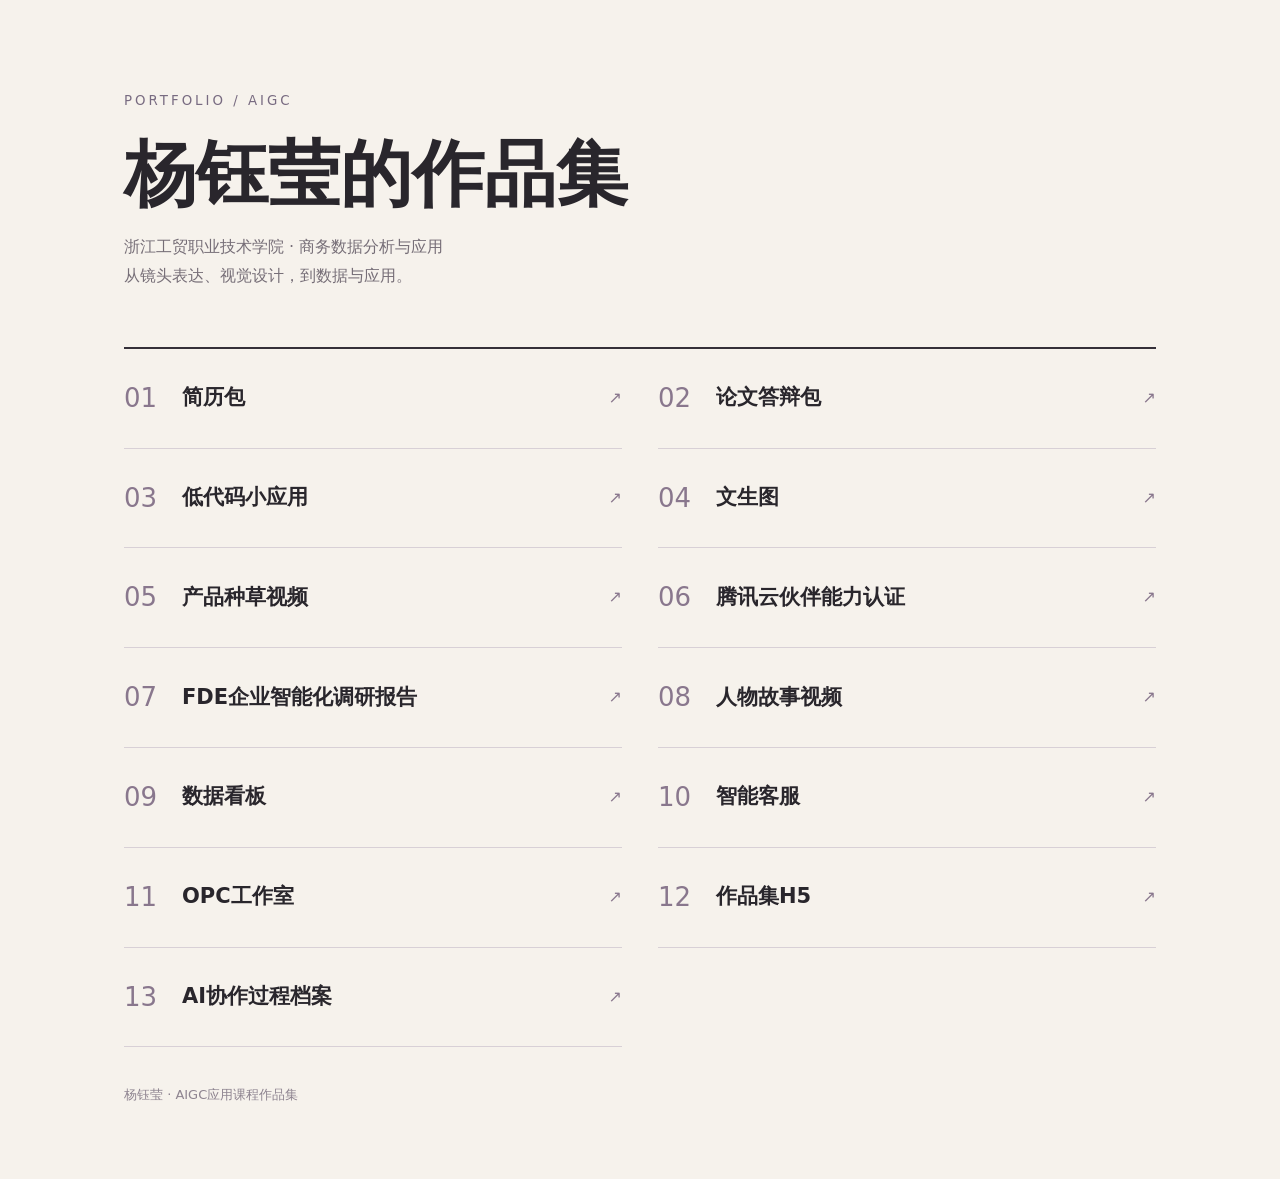
==== index.html @ ee47a450 "Publish first portfolio navigation" ====
<!doctype html><html lang="zh-CN"><meta charset="utf-8"><meta name="viewport" content="width=device-width,initial-scale=1"><title>杨钰莹 · 作品集</title><style>*{box-sizing:border-box}body{margin:0;background:#f6f2ec;color:#29262c;font:16px/1.8 system-ui,"Microsoft YaHei"}main{max-width:1080px;margin:auto;padding:36px 24px}header{padding:50px 0 40px;border-bottom:2px solid #353039}small{letter-spacing:3px;color:#786b81}h1{font-size:clamp(38px,7vw,72px);line-height:1.2;margin:16px 0}header p{color:#766e77}.list{display:grid;grid-template-columns:1fr 1fr;gap:0 36px}a.item{display:flex;align-items:center;gap:18px;padding:26px 0;border-bottom:1px solid #d8d0d6;text-decoration:none;color:inherit}.num{font-size:26px;color:#89778d;width:40px}.item b{font-size:21px}.item span:last-child{margin-left:auto;color:#89778d}.sub{color:#837b84;font-size:13px}.empty{min-height:65vh;padding-top:60px}button{font:inherit;padding:9px 20px;background:#43394c;color:white;border:0;cursor:pointer}footer{padding:36px 0;color:#8e8490;font-size:13px}@media(max-width:650px){.list{grid-template-columns:1fr}header{padding-top:20px}.item b{font-size:18px}}</style><main id="main"></main><script>const names=['简历包','论文答辩包','低代码小应用','文生图','产品种草视频','腾讯云伙伴能力认证','FDE企业智能化调研报告','人物故事视频','数据看板','智能客服','OPC工作室','作品集H5','AI协作过程档案'];const links={9:'https://hfddth.github.io/shujukanban/',11:'https://hfddth.github.io/opc-gongsi/'};const p=new URLSearchParams(location.search).get('project');const m=document.getElementById('main');if(p&&+p>=1&&+p<=13){let n=+p;m.innerHTML='<a href="index.html">← 返回作品目录</a><section class="empty"><small>PROJECT '+String(n).padStart(2,'0')+'</small><h1>'+names[n-1]+'</h1>'+(links[n]?'<a href="'+links[n]+'" target="_blank" rel="noopener"><button>打开作品 ↗</button></a>':n===12?'<a href="index.html"><button>浏览作品集</button></a>':'<p class="sub">作品位</p>')+'</section>'}else{m.innerHTML='<header><small>PORTFOLIO / AIGC</small><h1>杨钰莹的作品集</h1><p>浙江工贸职业技术学院 · 商务数据分析与应用<br>从镜头表达、视觉设计，到数据与应用。</p></header><section class="list">'+names.map((x,i)=>'<a class="item" href="?project='+(i+1)+'"><span class="num">'+String(i+1).padStart(2,'0')+'</span><b>'+x+'</b><span>↗</span></a>').join('')+'</section><footer>杨钰莹 · AIGC应用课程作品集</footer>'}</script></html>
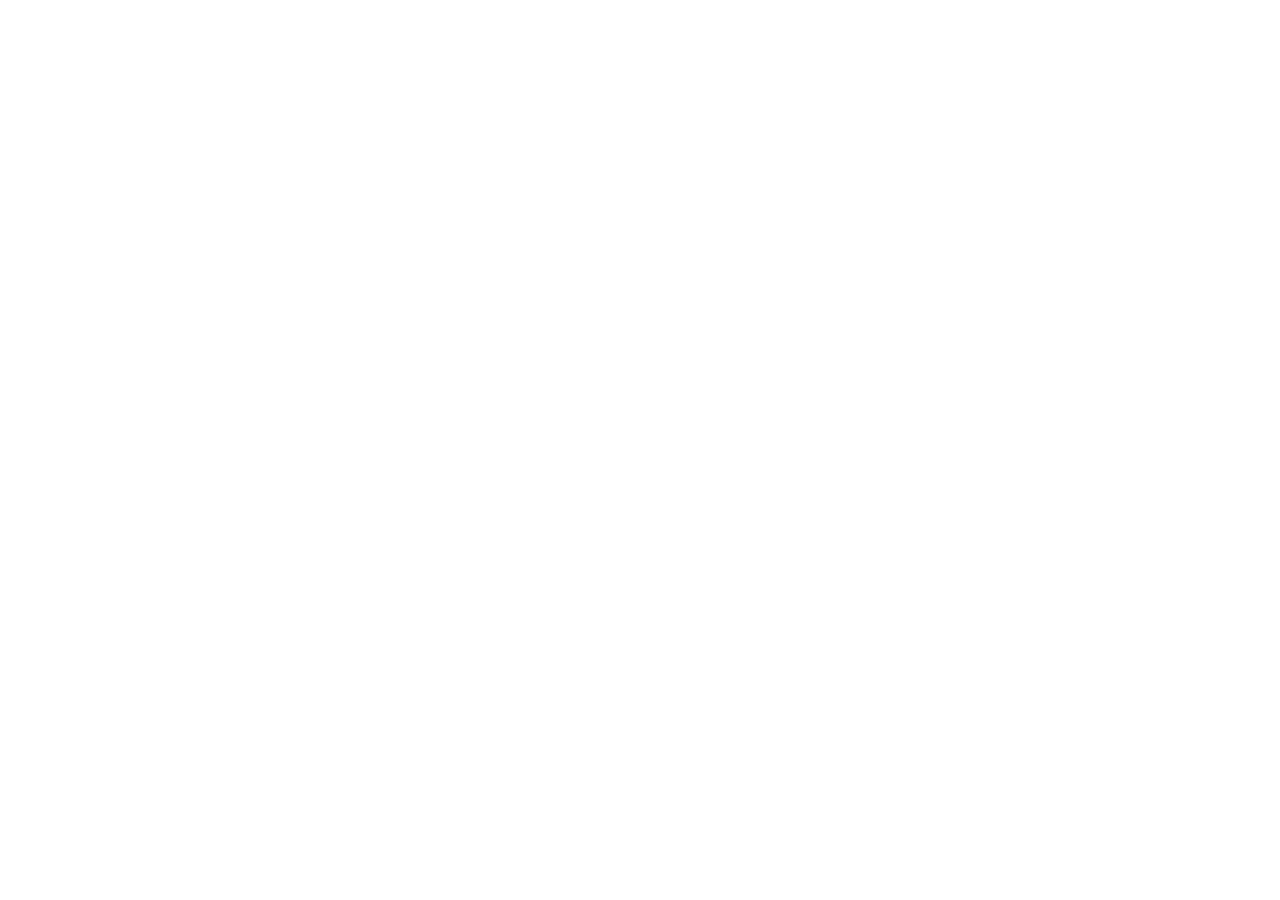
==== commit cbf97ed1: "Link repository landing page to live public portfolio [skip ci]" ====
--- a/index.html
+++ b/index.html
@@ -1 +1 @@
-<!doctype html><html lang="zh-CN"><meta charset="utf-8"><meta name="viewport" content="width=device-width,initial-scale=1"><title>杨钰莹 · 作品集</title><style>*{box-sizing:border-box}body{margin:0;background:#f6f2ec;color:#29262c;font:16px/1.8 system-ui,"Microsoft YaHei"}main{max-width:1080px;margin:auto;padding:36px 24px}header{padding:50px 0 40px;border-bottom:2px solid #353039}small{letter-spacing:3px;color:#786b81}h1{font-size:clamp(38px,7vw,72px);line-height:1.2;margin:16px 0}header p{color:#766e77}.list{display:grid;grid-template-columns:1fr 1fr;gap:0 36px}a.item{display:flex;align-items:center;gap:18px;padding:26px 0;border-bottom:1px solid #d8d0d6;text-decoration:none;color:inherit}.num{font-size:26px;color:#89778d;width:40px}.item b{font-size:21px}.item span:last-child{margin-left:auto;color:#89778d}.sub{color:#837b84;font-size:13px}.empty{min-height:65vh;padding-top:60px}button{font:inherit;padding:9px 20px;background:#43394c;color:white;border:0;cursor:pointer}footer{padding:36px 0;color:#8e8490;font-size:13px}@media(max-width:650px){.list{grid-template-columns:1fr}header{padding-top:20px}.item b{font-size:18px}}</style><main id="main"></main><script>const names=['简历包','论文答辩包','低代码小应用','文生图','产品种草视频','腾讯云伙伴能力认证','FDE企业智能化调研报告','人物故事视频','数据看板','智能客服','OPC工作室','作品集H5','AI协作过程档案'];const links={9:'https://hfddth.github.io/shujukanban/',11:'https://hfddth.github.io/opc-gongsi/'};const p=new URLSearchParams(location.search).get('project');const m=document.getElementById('main');if(p&&+p>=1&&+p<=13){let n=+p;m.innerHTML='<a href="index.html">← 返回作品目录</a><section class="empty"><small>PROJECT '+String(n).padStart(2,'0')+'</small><h1>'+names[n-1]+'</h1>'+(links[n]?'<a href="'+links[n]+'" target="_blank" rel="noopener"><button>打开作品 ↗</button></a>':n===12?'<a href="index.html"><button>浏览作品集</button></a>':'<p class="sub">作品位</p>')+'</section>'}else{m.innerHTML='<header><small>PORTFOLIO / AIGC</small><h1>杨钰莹的作品集</h1><p>浙江工贸职业技术学院 · 商务数据分析与应用<br>从镜头表达、视觉设计，到数据与应用。</p></header><section class="list">'+names.map((x,i)=>'<a class="item" href="?project='+(i+1)+'"><span class="num">'+String(i+1).padStart(2,'0')+'</span><b>'+x+'</b><span>↗</span></a>').join('')+'</section><footer>杨钰莹 · AIGC应用课程作品集</footer>'}</script></html>+<!doctype html><html lang="zh-CN"><meta charset="utf-8"><meta name="viewport" content="width=device-width,initial-scale=1"><title>杨钰莹作品集</title><meta http-equiv="refresh" content="0;url=https://hfddth.github.io/opc-gongsi/portfolio.html"><p><a href="https://hfddth.github.io/opc-gongsi/portfolio.html">打开杨钰莹作品集</a></p></html>
